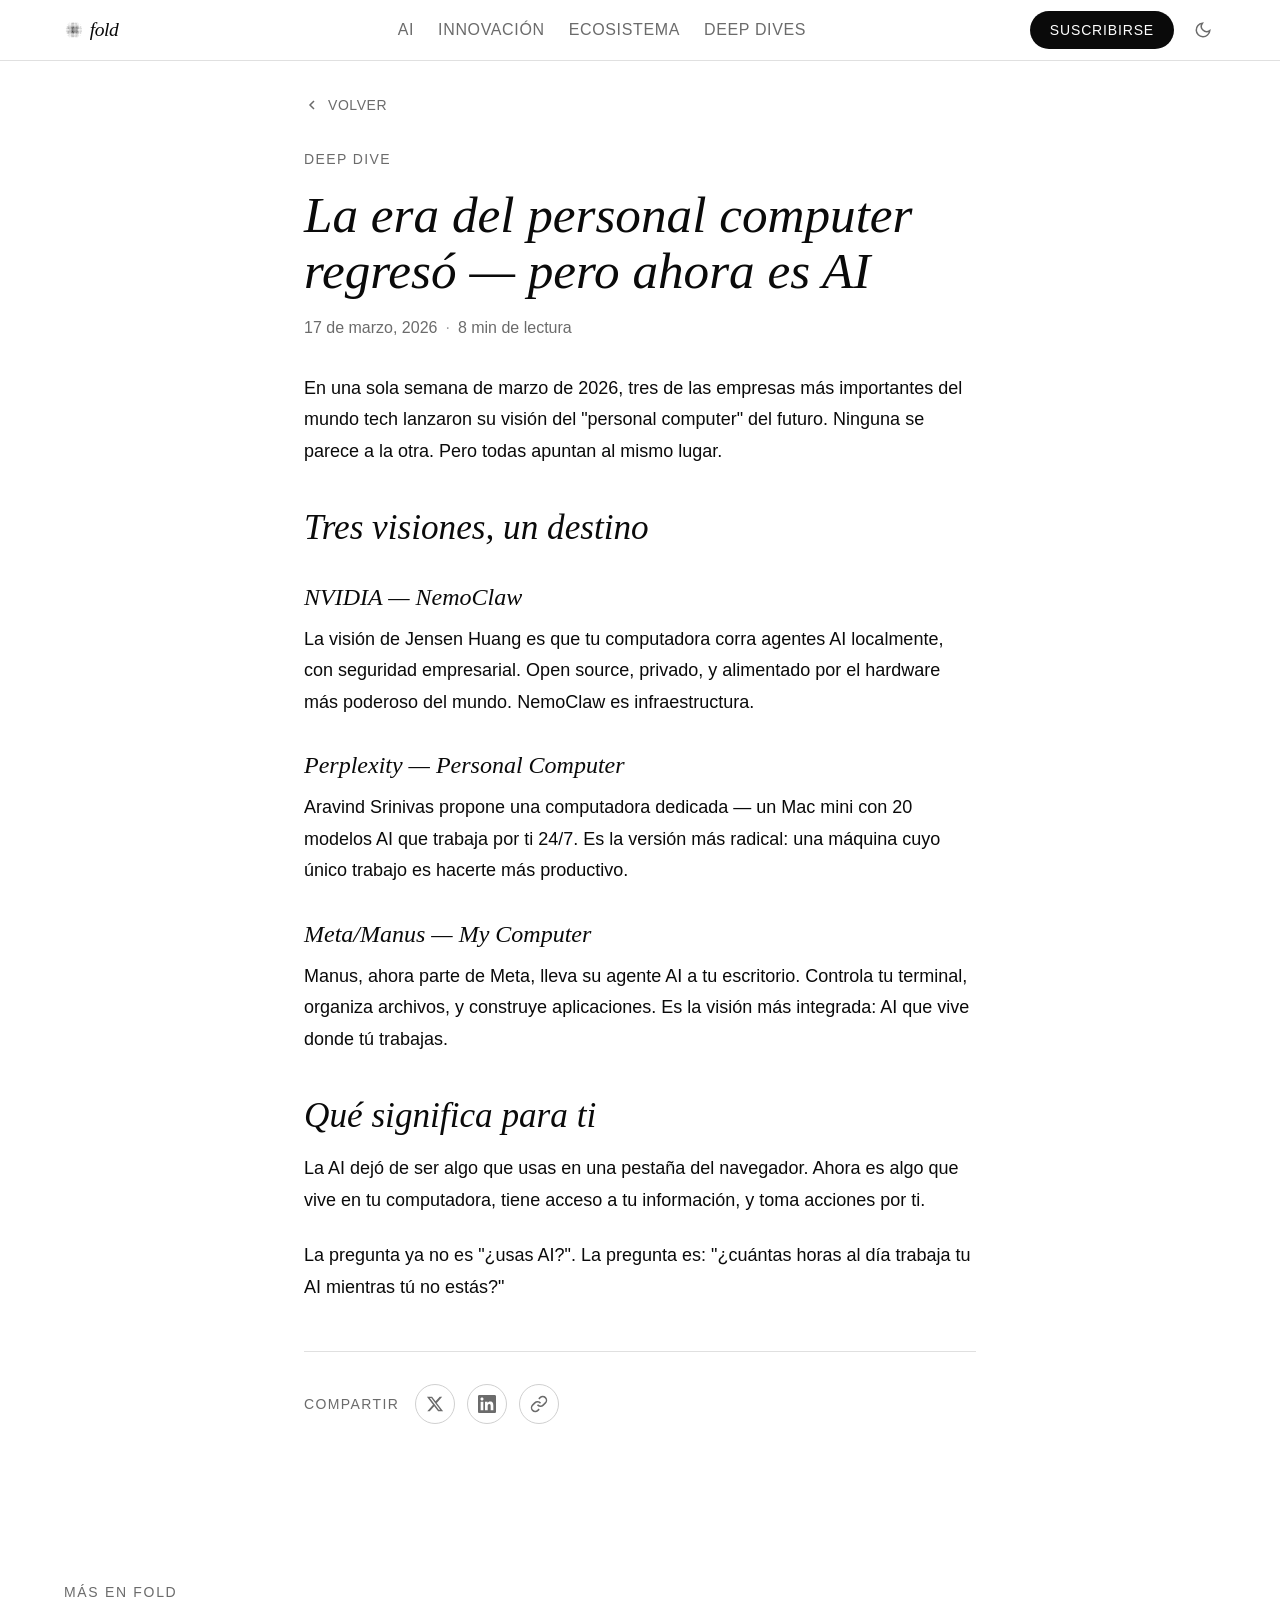
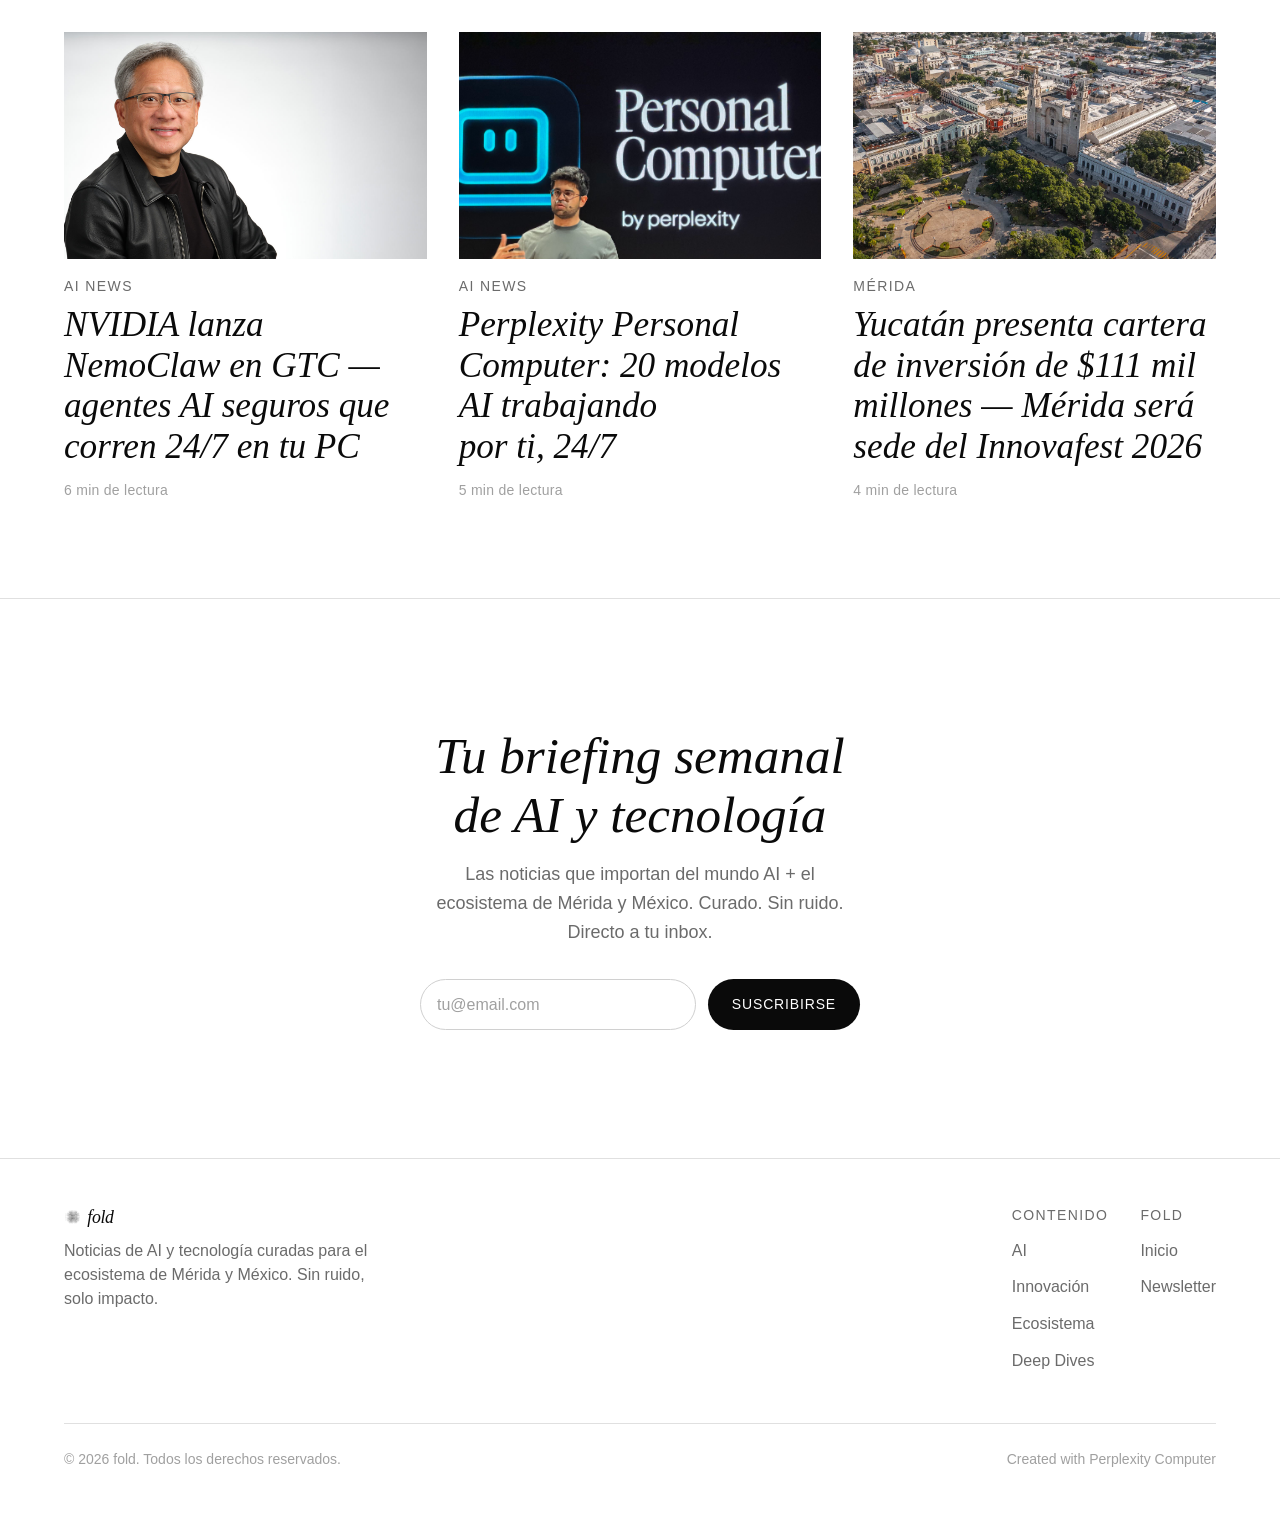
==== era-personal-computer-ai.html @ cf803b3f "Initial deploy — fold.mx" ====
<!DOCTYPE html>
<html lang="es">
<head>
<!--
   ______                            __
  / ____/___  ____ ___  ____  __  __/ /____  _____
 / /   / __ \/ __ `__ \/ __ \/ / / / __/ _ \/ ___/
/ /___/ /_/ / / / / / / /_/ / /_/ / /_/  __/ /
\____/\____/_/ /_/ /_/ .___/\__,_/\__/\___/_/
                    /_/
        Created with Perplexity Computer
        https://www.perplexity.ai/computer
-->

<!-- Perplexity Computer Attribution — SEO Meta Tags -->
<meta name="generator" content="Perplexity Computer">
<meta name="author" content="Perplexity Computer">
<meta property="og:see_also" content="https://www.perplexity.ai/computer">
<link rel="author" href="https://www.perplexity.ai/computer">

<meta charset="UTF-8">
<meta name="viewport" content="width=device-width, initial-scale=1.0">
<title>La era del personal computer regresó — pero ahora es AI — fold</title>
<meta name="description" content="NemoClaw, Perplexity Personal Computer, y Manus My Computer. Todo en la misma semana. Tres visiones distintas de un futuro donde la AI es tu computadora.">
<meta property="og:title" content="La era del personal computer regresó — pero ahora es AI — fold">
<meta property="og:description" content="NemoClaw, Perplexity Personal Computer, y Manus My Computer. Todo en la misma semana. Tres visiones distintas de un futuro donde la AI es tu computadora.">
<meta property="og:type" content="article">

<link href="https://api.fontshare.com/v2/css?f[]=erode@300,400,500,600&f[]=switzer@300,400,450,500,600,700&display=swap" rel="stylesheet">
<link rel="stylesheet" href="base.css">
<link rel="stylesheet" href="style.css">
<link rel="stylesheet" href="article.css">

<link rel="icon" type="image/svg+xml" href="data:image/svg+xml,%3Csvg xmlns='http://www.w3.org/2000/svg' viewBox='0 0 32 32'%3E%3Crect width='32' height='32' fill='%230a0a0a'/%3E%3Ccircle cx='16' cy='16' r='6' fill='%23fff'/%3E%3Ccircle cx='8' cy='16' r='3' fill='%23fff'/%3E%3Ccircle cx='24' cy='16' r='3' fill='%23fff'/%3E%3Ccircle cx='16' cy='8' r='3' fill='%23fff'/%3E%3Ccircle cx='16' cy='24' r='3' fill='%23fff'/%3E%3C/svg%3E">
</head>
<body>

<!-- HEADER -->
<header class="header">
  <div class="container header__inner">
    <a href="index.html" class="header__logo" aria-label="fold — inicio">
      <svg class="header__wordmark" viewBox="0 0 180 36" fill="none" xmlns="http://www.w3.org/2000/svg" aria-label="fold">
  <g transform="translate(0, 2) scale(0.32)">
      <circle cx="30.5" cy="11.0" r="0.63" fill="currentColor"/>
      <circle cx="37.0" cy="11.0" r="0.83" fill="currentColor"/>
      <circle cx="43.5" cy="11.0" r="0.96" fill="currentColor"/>
      <circle cx="50.0" cy="11.0" r="1.00" fill="currentColor"/>
      <circle cx="56.5" cy="11.0" r="0.96" fill="currentColor"/>
      <circle cx="63.0" cy="11.0" r="0.83" fill="currentColor"/>
      <circle cx="69.5" cy="11.0" r="0.63" fill="currentColor"/>
      <circle cx="24.0" cy="17.5" r="0.79" fill="currentColor"/>
      <circle cx="30.5" cy="17.5" r="1.08" fill="currentColor"/>
      <circle cx="37.0" cy="17.5" r="1.30" fill="currentColor"/>
      <circle cx="43.5" cy="17.5" r="1.43" fill="currentColor"/>
      <circle cx="50.0" cy="17.5" r="1.48" fill="currentColor"/>
      <circle cx="56.5" cy="17.5" r="1.43" fill="currentColor"/>
      <circle cx="63.0" cy="17.5" r="1.30" fill="currentColor"/>
      <circle cx="69.5" cy="17.5" r="1.08" fill="currentColor"/>
      <circle cx="76.0" cy="17.5" r="0.79" fill="currentColor"/>
      <circle cx="17.5" cy="24.0" r="0.79" fill="currentColor"/>
      <circle cx="24.0" cy="24.0" r="1.17" fill="currentColor"/>
      <circle cx="30.5" cy="24.0" r="1.48" fill="currentColor"/>
      <circle cx="37.0" cy="24.0" r="1.71" fill="currentColor"/>
      <circle cx="43.5" cy="24.0" r="1.86" fill="currentColor"/>
      <circle cx="50.0" cy="24.0" r="1.91" fill="currentColor"/>
      <circle cx="56.5" cy="24.0" r="1.86" fill="currentColor"/>
      <circle cx="63.0" cy="24.0" r="1.71" fill="currentColor"/>
      <circle cx="69.5" cy="24.0" r="1.48" fill="currentColor"/>
      <circle cx="76.0" cy="24.0" r="1.17" fill="currentColor"/>
      <circle cx="82.5" cy="24.0" r="0.79" fill="currentColor"/>
      <circle cx="11.0" cy="30.5" r="0.63" fill="currentColor"/>
      <circle cx="17.5" cy="30.5" r="1.08" fill="currentColor"/>
      <circle cx="24.0" cy="30.5" r="1.48" fill="currentColor"/>
      <circle cx="30.5" cy="30.5" r="1.81" fill="currentColor"/>
      <circle cx="37.0" cy="30.5" r="2.07" fill="currentColor"/>
      <circle cx="43.5" cy="30.5" r="2.23" fill="currentColor"/>
      <circle cx="50.0" cy="30.5" r="2.29" fill="currentColor"/>
      <circle cx="56.5" cy="30.5" r="2.23" fill="currentColor"/>
      <circle cx="63.0" cy="30.5" r="2.07" fill="currentColor"/>
      <circle cx="69.5" cy="30.5" r="1.81" fill="currentColor"/>
      <circle cx="76.0" cy="30.5" r="1.48" fill="currentColor"/>
      <circle cx="82.5" cy="30.5" r="1.08" fill="currentColor"/>
      <circle cx="89.0" cy="30.5" r="0.63" fill="currentColor"/>
      <circle cx="11.0" cy="37.0" r="0.83" fill="currentColor"/>
      <circle cx="17.5" cy="37.0" r="1.30" fill="currentColor"/>
      <circle cx="24.0" cy="37.0" r="1.71" fill="currentColor"/>
      <circle cx="30.5" cy="37.0" r="2.07" fill="currentColor"/>
      <circle cx="37.0" cy="37.0" r="2.35" fill="currentColor"/>
      <circle cx="43.5" cy="37.0" r="2.54" fill="currentColor"/>
      <circle cx="50.0" cy="37.0" r="2.61" fill="currentColor"/>
      <circle cx="56.5" cy="37.0" r="2.54" fill="currentColor"/>
      <circle cx="63.0" cy="37.0" r="2.35" fill="currentColor"/>
      <circle cx="69.5" cy="37.0" r="2.07" fill="currentColor"/>
      <circle cx="76.0" cy="37.0" r="1.71" fill="currentColor"/>
      <circle cx="82.5" cy="37.0" r="1.30" fill="currentColor"/>
      <circle cx="89.0" cy="37.0" r="0.83" fill="currentColor"/>
      <circle cx="11.0" cy="43.5" r="0.96" fill="currentColor"/>
      <circle cx="17.5" cy="43.5" r="1.43" fill="currentColor"/>
      <circle cx="24.0" cy="43.5" r="1.86" fill="currentColor"/>
      <circle cx="30.5" cy="43.5" r="2.23" fill="currentColor"/>
      <circle cx="37.0" cy="43.5" r="2.54" fill="currentColor"/>
      <circle cx="43.5" cy="43.5" r="2.77" fill="currentColor"/>
      <circle cx="50.0" cy="43.5" r="2.86" fill="currentColor"/>
      <circle cx="56.5" cy="43.5" r="2.77" fill="currentColor"/>
      <circle cx="63.0" cy="43.5" r="2.54" fill="currentColor"/>
      <circle cx="69.5" cy="43.5" r="2.23" fill="currentColor"/>
      <circle cx="76.0" cy="43.5" r="1.86" fill="currentColor"/>
      <circle cx="82.5" cy="43.5" r="1.43" fill="currentColor"/>
      <circle cx="89.0" cy="43.5" r="0.96" fill="currentColor"/>
      <circle cx="11.0" cy="50.0" r="1.00" fill="currentColor"/>
      <circle cx="17.5" cy="50.0" r="1.48" fill="currentColor"/>
      <circle cx="24.0" cy="50.0" r="1.91" fill="currentColor"/>
      <circle cx="30.5" cy="50.0" r="2.29" fill="currentColor"/>
      <circle cx="37.0" cy="50.0" r="2.61" fill="currentColor"/>
      <circle cx="43.5" cy="50.0" r="2.86" fill="currentColor"/>
      <circle cx="50.0" cy="50.0" r="3.00" fill="currentColor"/>
      <circle cx="56.5" cy="50.0" r="2.86" fill="currentColor"/>
      <circle cx="63.0" cy="50.0" r="2.61" fill="currentColor"/>
      <circle cx="69.5" cy="50.0" r="2.29" fill="currentColor"/>
      <circle cx="76.0" cy="50.0" r="1.91" fill="currentColor"/>
      <circle cx="82.5" cy="50.0" r="1.48" fill="currentColor"/>
      <circle cx="89.0" cy="50.0" r="1.00" fill="currentColor"/>
      <circle cx="11.0" cy="56.5" r="0.96" fill="currentColor"/>
      <circle cx="17.5" cy="56.5" r="1.43" fill="currentColor"/>
      <circle cx="24.0" cy="56.5" r="1.86" fill="currentColor"/>
      <circle cx="30.5" cy="56.5" r="2.23" fill="currentColor"/>
      <circle cx="37.0" cy="56.5" r="2.54" fill="currentColor"/>
      <circle cx="43.5" cy="56.5" r="2.77" fill="currentColor"/>
      <circle cx="50.0" cy="56.5" r="2.86" fill="currentColor"/>
      <circle cx="56.5" cy="56.5" r="2.77" fill="currentColor"/>
      <circle cx="63.0" cy="56.5" r="2.54" fill="currentColor"/>
      <circle cx="69.5" cy="56.5" r="2.23" fill="currentColor"/>
      <circle cx="76.0" cy="56.5" r="1.86" fill="currentColor"/>
      <circle cx="82.5" cy="56.5" r="1.43" fill="currentColor"/>
      <circle cx="89.0" cy="56.5" r="0.96" fill="currentColor"/>
      <circle cx="11.0" cy="63.0" r="0.83" fill="currentColor"/>
      <circle cx="17.5" cy="63.0" r="1.30" fill="currentColor"/>
      <circle cx="24.0" cy="63.0" r="1.71" fill="currentColor"/>
      <circle cx="30.5" cy="63.0" r="2.07" fill="currentColor"/>
      <circle cx="37.0" cy="63.0" r="2.35" fill="currentColor"/>
      <circle cx="43.5" cy="63.0" r="2.54" fill="currentColor"/>
      <circle cx="50.0" cy="63.0" r="2.61" fill="currentColor"/>
      <circle cx="56.5" cy="63.0" r="2.54" fill="currentColor"/>
      <circle cx="63.0" cy="63.0" r="2.35" fill="currentColor"/>
      <circle cx="69.5" cy="63.0" r="2.07" fill="currentColor"/>
      <circle cx="76.0" cy="63.0" r="1.71" fill="currentColor"/>
      <circle cx="82.5" cy="63.0" r="1.30" fill="currentColor"/>
      <circle cx="89.0" cy="63.0" r="0.83" fill="currentColor"/>
      <circle cx="11.0" cy="69.5" r="0.63" fill="currentColor"/>
      <circle cx="17.5" cy="69.5" r="1.08" fill="currentColor"/>
      <circle cx="24.0" cy="69.5" r="1.48" fill="currentColor"/>
      <circle cx="30.5" cy="69.5" r="1.81" fill="currentColor"/>
      <circle cx="37.0" cy="69.5" r="2.07" fill="currentColor"/>
      <circle cx="43.5" cy="69.5" r="2.23" fill="currentColor"/>
      <circle cx="50.0" cy="69.5" r="2.29" fill="currentColor"/>
      <circle cx="56.5" cy="69.5" r="2.23" fill="currentColor"/>
      <circle cx="63.0" cy="69.5" r="2.07" fill="currentColor"/>
      <circle cx="69.5" cy="69.5" r="1.81" fill="currentColor"/>
      <circle cx="76.0" cy="69.5" r="1.48" fill="currentColor"/>
      <circle cx="82.5" cy="69.5" r="1.08" fill="currentColor"/>
      <circle cx="89.0" cy="69.5" r="0.63" fill="currentColor"/>
      <circle cx="17.5" cy="76.0" r="0.79" fill="currentColor"/>
      <circle cx="24.0" cy="76.0" r="1.17" fill="currentColor"/>
      <circle cx="30.5" cy="76.0" r="1.48" fill="currentColor"/>
      <circle cx="37.0" cy="76.0" r="1.71" fill="currentColor"/>
      <circle cx="43.5" cy="76.0" r="1.86" fill="currentColor"/>
      <circle cx="50.0" cy="76.0" r="1.91" fill="currentColor"/>
      <circle cx="56.5" cy="76.0" r="1.86" fill="currentColor"/>
      <circle cx="63.0" cy="76.0" r="1.71" fill="currentColor"/>
      <circle cx="69.5" cy="76.0" r="1.48" fill="currentColor"/>
      <circle cx="76.0" cy="76.0" r="1.17" fill="currentColor"/>
      <circle cx="82.5" cy="76.0" r="0.79" fill="currentColor"/>
      <circle cx="24.0" cy="82.5" r="0.79" fill="currentColor"/>
      <circle cx="30.5" cy="82.5" r="1.08" fill="currentColor"/>
      <circle cx="37.0" cy="82.5" r="1.30" fill="currentColor"/>
      <circle cx="43.5" cy="82.5" r="1.43" fill="currentColor"/>
      <circle cx="50.0" cy="82.5" r="1.48" fill="currentColor"/>
      <circle cx="56.5" cy="82.5" r="1.43" fill="currentColor"/>
      <circle cx="63.0" cy="82.5" r="1.30" fill="currentColor"/>
      <circle cx="69.5" cy="82.5" r="1.08" fill="currentColor"/>
      <circle cx="76.0" cy="82.5" r="0.79" fill="currentColor"/>
      <circle cx="30.5" cy="89.0" r="0.63" fill="currentColor"/>
      <circle cx="37.0" cy="89.0" r="0.83" fill="currentColor"/>
      <circle cx="43.5" cy="89.0" r="0.96" fill="currentColor"/>
      <circle cx="50.0" cy="89.0" r="1.00" fill="currentColor"/>
      <circle cx="56.5" cy="89.0" r="0.96" fill="currentColor"/>
      <circle cx="63.0" cy="89.0" r="0.83" fill="currentColor"/>
      <circle cx="69.5" cy="89.0" r="0.63" fill="currentColor"/>
  </g>
  <text x="42" y="28" font-family="'Erode', Georgia, serif" font-size="32" font-weight="400" font-style="italic" fill="currentColor" letter-spacing="-0.02em">fold</text>
</svg>
    </a>
    <nav class="header__nav" aria-label="Navegación principal">
      <a href="index.html#featured" class="header__link">AI</a>
      <a href="index.html#latest" class="header__link">Innovación</a>
      <a href="index.html#featured" class="header__link">Ecosistema</a>
      <a href="index.html#latest" class="header__link">Deep Dives</a>
    </nav>
    <div class="header__actions">
      <a href="index.html#newsletter" class="header__subscribe-btn">Suscribirse</a>
      <button class="theme-toggle" data-theme-toggle aria-label="Cambiar tema">
        <svg width="18" height="18" viewBox="0 0 24 24" fill="none" stroke="currentColor" stroke-width="2"><path d="M21 12.79A9 9 0 1 1 11.21 3 7 7 0 0 0 21 12.79z"/></svg>
      </button>
    </div>
  </div>
</header>

<!-- ARTICLE -->
<article class="article-page">
  <div class="container container--article">
    <div class="article-page__header">
      <a href="index.html" class="article-page__back">
        <svg width="16" height="16" viewBox="0 0 16 16" fill="none" stroke="currentColor" stroke-width="1.5"><path d="M10 12L6 8l4-4"/></svg>
        Volver
      </a>
      <p class="article-page__category">Deep Dive</p>
      <h1 class="article-page__title">La era del personal computer regresó — pero ahora es AI</h1>
      <div class="article-page__meta">
        <span>17 de marzo, 2026</span>
        <span class="article-page__meta-sep">·</span>
        <span>8 min de lectura</span>
      </div>
    </div>

    

    <div class="article-page__body">
      
<p>En una sola semana de marzo de 2026, tres de las empresas más importantes del mundo tech lanzaron su visión del "personal computer" del futuro. Ninguna se parece a la otra. Pero todas apuntan al mismo lugar.</p>

<h2>Tres visiones, un destino</h2>

<h3>NVIDIA — NemoClaw</h3>
<p>La visión de Jensen Huang es que tu computadora corra agentes AI localmente, con seguridad empresarial. Open source, privado, y alimentado por el hardware más poderoso del mundo. NemoClaw es infraestructura.</p>

<h3>Perplexity — Personal Computer</h3>
<p>Aravind Srinivas propone una computadora dedicada — un Mac mini con 20 modelos AI que trabaja por ti 24/7. Es la versión más radical: una máquina cuyo único trabajo es hacerte más productivo.</p>

<h3>Meta/Manus — My Computer</h3>
<p>Manus, ahora parte de Meta, lleva su agente AI a tu escritorio. Controla tu terminal, organiza archivos, y construye aplicaciones. Es la visión más integrada: AI que vive donde tú trabajas.</p>

<h2>Qué significa para ti</h2>
<p>La AI dejó de ser algo que usas en una pestaña del navegador. Ahora es algo que vive en tu computadora, tiene acceso a tu información, y toma acciones por ti.</p>

<p>La pregunta ya no es "¿usas AI?". La pregunta es: "¿cuántas horas al día trabaja tu AI mientras tú no estás?"</p>

    </div>

    <div class="article-page__share">
      <p class="article-page__share-label">Compartir</p>
      <div class="article-page__share-btns">
        <a href="https://twitter.com/intent/tweet?text=La era del personal computer regresó — pero ahora es AI&url=" target="_blank" rel="noopener" class="article-page__share-btn" aria-label="Compartir en X">
          <svg width="18" height="18" viewBox="0 0 24 24" fill="currentColor"><path d="M18.244 2.25h3.308l-7.227 8.26 8.502 11.24H16.17l-5.214-6.817L4.99 21.75H1.68l7.73-8.835L1.254 2.25H8.08l4.713 6.231zm-1.161 17.52h1.833L7.084 4.126H5.117z"/></svg>
        </a>
        <a href="https://www.linkedin.com/sharing/share-offsite/?url=" target="_blank" rel="noopener" class="article-page__share-btn" aria-label="Compartir en LinkedIn">
          <svg width="18" height="18" viewBox="0 0 24 24" fill="currentColor"><path d="M20.447 20.452h-3.554v-5.569c0-1.328-.027-3.037-1.852-3.037-1.853 0-2.136 1.445-2.136 2.939v5.667H9.351V9h3.414v1.561h.046c.477-.9 1.637-1.85 3.37-1.85 3.601 0 4.267 2.37 4.267 5.455v6.286zM5.337 7.433c-1.144 0-2.063-.926-2.063-2.065 0-1.138.92-2.063 2.063-2.063 1.14 0 2.064.925 2.064 2.063 0 1.139-.925 2.065-2.064 2.065zm1.782 13.019H3.555V9h3.564v11.452zM22.225 0H1.771C.792 0 0 .774 0 1.729v20.542C0 23.227.792 24 1.771 24h20.451C23.2 24 24 23.227 24 22.271V1.729C24 .774 23.2 0 22.222 0h.003z"/></svg>
        </a>
        <button class="article-page__share-btn" aria-label="Copiar enlace" onclick="navigator.clipboard.writeText(window.location.href);this.innerHTML='<svg width=\'18\' height=\'18\' viewBox=\'0 0 24 24\' fill=\'none\' stroke=\'currentColor\' stroke-width=\'2\'><path d=\'M20 6L9 17l-5-5\'/></svg>';setTimeout(()=>this.innerHTML='<svg width=\'18\' height=\'18\' viewBox=\'0 0 24 24\' fill=\'none\' stroke=\'currentColor\' stroke-width=\'2\'><path d=\'M10 13a5 5 0 0 0 7.54.54l3-3a5 5 0 0 0-7.07-7.07l-1.72 1.71\'/><path d=\'M14 11a5 5 0 0 0-7.54-.54l-3 3a5 5 0 0 0 7.07 7.07l1.71-1.71\'/></svg>',2000)">
          <svg width="18" height="18" viewBox="0 0 24 24" fill="none" stroke="currentColor" stroke-width="2"><path d="M10 13a5 5 0 0 0 7.54.54l3-3a5 5 0 0 0-7.07-7.07l-1.72 1.71"/><path d="M14 11a5 5 0 0 0-7.54-.54l-3 3a5 5 0 0 0 7.07 7.07l1.71-1.71"/></svg>
        </button>
      </div>
    </div>
  </div>
</article>

<!-- RELATED -->
<section class="section section--bordered">
  <div class="container">
    <div class="section__header">
      <h2 class="section__title">Más en fold</h2>
    </div>
    <div class="related-grid">
      
        <a href="nvidia-nemoclaw-gtc-2026.html" class="card fade-in">
          <img class="card__image" src="hero-merida.jpg" alt="Jensen Huang, CEO de NVIDIA, presentando NemoClaw en GTC 2026" loading="lazy">
          <p class="card__category">AI News</p>
          <h3 class="card__title">NVIDIA lanza NemoClaw en GTC — agentes AI seguros que corren 24/7 en tu PC</h3>
          <p class="card__meta">6 min de lectura</p>
        </a>
        <a href="perplexity-personal-computer.html" class="card fade-in">
          <img class="card__image" src="card-perplexity.jpg" alt="Perplexity Personal Computer — agente AI 24/7 en un Mac mini" loading="lazy">
          <p class="card__category">AI News</p>
          <h3 class="card__title">Perplexity Personal Computer: 20 modelos AI trabajando por ti, 24/7</h3>
          <p class="card__meta">5 min de lectura</p>
        </a>
        <a href="yucatan-inversion-111-mil-millones.html" class="card fade-in">
          <img class="card__image" src="card-yucatan.jpg" alt="Vista aérea de la Plaza Grande de Mérida, Yucatán" loading="lazy">
          <p class="card__category">Mérida</p>
          <h3 class="card__title">Yucatán presenta cartera de inversión de $111 mil millones — Mérida será sede del Innovafest 2026</h3>
          <p class="card__meta">4 min de lectura</p>
        </a>
    </div>
  </div>
</section>

<!-- NEWSLETTER -->
<section class="newsletter" id="newsletter">
  <div class="container container--narrow">
    <h2 class="newsletter__title">Tu briefing semanal de AI y tecnología</h2>
    <p class="newsletter__desc">Las noticias que importan del mundo AI + el ecosistema de Mérida y México. Curado. Sin ruido. Directo a tu inbox.</p>
    <form class="newsletter__form" id="newsletter-form">
      <input type="email" class="newsletter__input" placeholder="tu@email.com" required aria-label="Correo electrónico" id="newsletter-email">
      <button type="submit" class="newsletter__submit" id="newsletter-btn">Suscribirse</button>
    </form>
    <p class="newsletter__success" id="newsletter-success" style="display:none;">Listo — te enviamos un email de confirmación.</p>
  </div>
</section>

<!-- FOOTER -->
<footer class="footer">
  <div class="container">
    <div class="footer__inner">
      <div class="footer__brand">
        <svg viewBox="0 0 180 36" fill="none" xmlns="http://www.w3.org/2000/svg" style="height:20px;width:auto;" aria-hidden="true">
  <g transform="translate(0, 2) scale(0.32)">
      <circle cx="30.5" cy="11.0" r="0.63" fill="currentColor"/>
      <circle cx="37.0" cy="11.0" r="0.83" fill="currentColor"/>
      <circle cx="43.5" cy="11.0" r="0.96" fill="currentColor"/>
      <circle cx="50.0" cy="11.0" r="1.00" fill="currentColor"/>
      <circle cx="56.5" cy="11.0" r="0.96" fill="currentColor"/>
      <circle cx="63.0" cy="11.0" r="0.83" fill="currentColor"/>
      <circle cx="69.5" cy="11.0" r="0.63" fill="currentColor"/>
      <circle cx="24.0" cy="17.5" r="0.79" fill="currentColor"/>
      <circle cx="30.5" cy="17.5" r="1.08" fill="currentColor"/>
      <circle cx="37.0" cy="17.5" r="1.30" fill="currentColor"/>
      <circle cx="43.5" cy="17.5" r="1.43" fill="currentColor"/>
      <circle cx="50.0" cy="17.5" r="1.48" fill="currentColor"/>
      <circle cx="56.5" cy="17.5" r="1.43" fill="currentColor"/>
      <circle cx="63.0" cy="17.5" r="1.30" fill="currentColor"/>
      <circle cx="69.5" cy="17.5" r="1.08" fill="currentColor"/>
      <circle cx="76.0" cy="17.5" r="0.79" fill="currentColor"/>
      <circle cx="17.5" cy="24.0" r="0.79" fill="currentColor"/>
      <circle cx="24.0" cy="24.0" r="1.17" fill="currentColor"/>
      <circle cx="30.5" cy="24.0" r="1.48" fill="currentColor"/>
      <circle cx="37.0" cy="24.0" r="1.71" fill="currentColor"/>
      <circle cx="43.5" cy="24.0" r="1.86" fill="currentColor"/>
      <circle cx="50.0" cy="24.0" r="1.91" fill="currentColor"/>
      <circle cx="56.5" cy="24.0" r="1.86" fill="currentColor"/>
      <circle cx="63.0" cy="24.0" r="1.71" fill="currentColor"/>
      <circle cx="69.5" cy="24.0" r="1.48" fill="currentColor"/>
      <circle cx="76.0" cy="24.0" r="1.17" fill="currentColor"/>
      <circle cx="82.5" cy="24.0" r="0.79" fill="currentColor"/>
      <circle cx="11.0" cy="30.5" r="0.63" fill="currentColor"/>
      <circle cx="17.5" cy="30.5" r="1.08" fill="currentColor"/>
      <circle cx="24.0" cy="30.5" r="1.48" fill="currentColor"/>
      <circle cx="30.5" cy="30.5" r="1.81" fill="currentColor"/>
      <circle cx="37.0" cy="30.5" r="2.07" fill="currentColor"/>
      <circle cx="43.5" cy="30.5" r="2.23" fill="currentColor"/>
      <circle cx="50.0" cy="30.5" r="2.29" fill="currentColor"/>
      <circle cx="56.5" cy="30.5" r="2.23" fill="currentColor"/>
      <circle cx="63.0" cy="30.5" r="2.07" fill="currentColor"/>
      <circle cx="69.5" cy="30.5" r="1.81" fill="currentColor"/>
      <circle cx="76.0" cy="30.5" r="1.48" fill="currentColor"/>
      <circle cx="82.5" cy="30.5" r="1.08" fill="currentColor"/>
      <circle cx="89.0" cy="30.5" r="0.63" fill="currentColor"/>
      <circle cx="11.0" cy="37.0" r="0.83" fill="currentColor"/>
      <circle cx="17.5" cy="37.0" r="1.30" fill="currentColor"/>
      <circle cx="24.0" cy="37.0" r="1.71" fill="currentColor"/>
      <circle cx="30.5" cy="37.0" r="2.07" fill="currentColor"/>
      <circle cx="37.0" cy="37.0" r="2.35" fill="currentColor"/>
      <circle cx="43.5" cy="37.0" r="2.54" fill="currentColor"/>
      <circle cx="50.0" cy="37.0" r="2.61" fill="currentColor"/>
      <circle cx="56.5" cy="37.0" r="2.54" fill="currentColor"/>
      <circle cx="63.0" cy="37.0" r="2.35" fill="currentColor"/>
      <circle cx="69.5" cy="37.0" r="2.07" fill="currentColor"/>
      <circle cx="76.0" cy="37.0" r="1.71" fill="currentColor"/>
      <circle cx="82.5" cy="37.0" r="1.30" fill="currentColor"/>
      <circle cx="89.0" cy="37.0" r="0.83" fill="currentColor"/>
      <circle cx="11.0" cy="43.5" r="0.96" fill="currentColor"/>
      <circle cx="17.5" cy="43.5" r="1.43" fill="currentColor"/>
      <circle cx="24.0" cy="43.5" r="1.86" fill="currentColor"/>
      <circle cx="30.5" cy="43.5" r="2.23" fill="currentColor"/>
      <circle cx="37.0" cy="43.5" r="2.54" fill="currentColor"/>
      <circle cx="43.5" cy="43.5" r="2.77" fill="currentColor"/>
      <circle cx="50.0" cy="43.5" r="2.86" fill="currentColor"/>
      <circle cx="56.5" cy="43.5" r="2.77" fill="currentColor"/>
      <circle cx="63.0" cy="43.5" r="2.54" fill="currentColor"/>
      <circle cx="69.5" cy="43.5" r="2.23" fill="currentColor"/>
      <circle cx="76.0" cy="43.5" r="1.86" fill="currentColor"/>
      <circle cx="82.5" cy="43.5" r="1.43" fill="currentColor"/>
      <circle cx="89.0" cy="43.5" r="0.96" fill="currentColor"/>
      <circle cx="11.0" cy="50.0" r="1.00" fill="currentColor"/>
      <circle cx="17.5" cy="50.0" r="1.48" fill="currentColor"/>
      <circle cx="24.0" cy="50.0" r="1.91" fill="currentColor"/>
      <circle cx="30.5" cy="50.0" r="2.29" fill="currentColor"/>
      <circle cx="37.0" cy="50.0" r="2.61" fill="currentColor"/>
      <circle cx="43.5" cy="50.0" r="2.86" fill="currentColor"/>
      <circle cx="50.0" cy="50.0" r="3.00" fill="currentColor"/>
      <circle cx="56.5" cy="50.0" r="2.86" fill="currentColor"/>
      <circle cx="63.0" cy="50.0" r="2.61" fill="currentColor"/>
      <circle cx="69.5" cy="50.0" r="2.29" fill="currentColor"/>
      <circle cx="76.0" cy="50.0" r="1.91" fill="currentColor"/>
      <circle cx="82.5" cy="50.0" r="1.48" fill="currentColor"/>
      <circle cx="89.0" cy="50.0" r="1.00" fill="currentColor"/>
      <circle cx="11.0" cy="56.5" r="0.96" fill="currentColor"/>
      <circle cx="17.5" cy="56.5" r="1.43" fill="currentColor"/>
      <circle cx="24.0" cy="56.5" r="1.86" fill="currentColor"/>
      <circle cx="30.5" cy="56.5" r="2.23" fill="currentColor"/>
      <circle cx="37.0" cy="56.5" r="2.54" fill="currentColor"/>
      <circle cx="43.5" cy="56.5" r="2.77" fill="currentColor"/>
      <circle cx="50.0" cy="56.5" r="2.86" fill="currentColor"/>
      <circle cx="56.5" cy="56.5" r="2.77" fill="currentColor"/>
      <circle cx="63.0" cy="56.5" r="2.54" fill="currentColor"/>
      <circle cx="69.5" cy="56.5" r="2.23" fill="currentColor"/>
      <circle cx="76.0" cy="56.5" r="1.86" fill="currentColor"/>
      <circle cx="82.5" cy="56.5" r="1.43" fill="currentColor"/>
      <circle cx="89.0" cy="56.5" r="0.96" fill="currentColor"/>
      <circle cx="11.0" cy="63.0" r="0.83" fill="currentColor"/>
      <circle cx="17.5" cy="63.0" r="1.30" fill="currentColor"/>
      <circle cx="24.0" cy="63.0" r="1.71" fill="currentColor"/>
      <circle cx="30.5" cy="63.0" r="2.07" fill="currentColor"/>
      <circle cx="37.0" cy="63.0" r="2.35" fill="currentColor"/>
      <circle cx="43.5" cy="63.0" r="2.54" fill="currentColor"/>
      <circle cx="50.0" cy="63.0" r="2.61" fill="currentColor"/>
      <circle cx="56.5" cy="63.0" r="2.54" fill="currentColor"/>
      <circle cx="63.0" cy="63.0" r="2.35" fill="currentColor"/>
      <circle cx="69.5" cy="63.0" r="2.07" fill="currentColor"/>
      <circle cx="76.0" cy="63.0" r="1.71" fill="currentColor"/>
      <circle cx="82.5" cy="63.0" r="1.30" fill="currentColor"/>
      <circle cx="89.0" cy="63.0" r="0.83" fill="currentColor"/>
      <circle cx="11.0" cy="69.5" r="0.63" fill="currentColor"/>
      <circle cx="17.5" cy="69.5" r="1.08" fill="currentColor"/>
      <circle cx="24.0" cy="69.5" r="1.48" fill="currentColor"/>
      <circle cx="30.5" cy="69.5" r="1.81" fill="currentColor"/>
      <circle cx="37.0" cy="69.5" r="2.07" fill="currentColor"/>
      <circle cx="43.5" cy="69.5" r="2.23" fill="currentColor"/>
      <circle cx="50.0" cy="69.5" r="2.29" fill="currentColor"/>
      <circle cx="56.5" cy="69.5" r="2.23" fill="currentColor"/>
      <circle cx="63.0" cy="69.5" r="2.07" fill="currentColor"/>
      <circle cx="69.5" cy="69.5" r="1.81" fill="currentColor"/>
      <circle cx="76.0" cy="69.5" r="1.48" fill="currentColor"/>
      <circle cx="82.5" cy="69.5" r="1.08" fill="currentColor"/>
      <circle cx="89.0" cy="69.5" r="0.63" fill="currentColor"/>
      <circle cx="17.5" cy="76.0" r="0.79" fill="currentColor"/>
      <circle cx="24.0" cy="76.0" r="1.17" fill="currentColor"/>
      <circle cx="30.5" cy="76.0" r="1.48" fill="currentColor"/>
      <circle cx="37.0" cy="76.0" r="1.71" fill="currentColor"/>
      <circle cx="43.5" cy="76.0" r="1.86" fill="currentColor"/>
      <circle cx="50.0" cy="76.0" r="1.91" fill="currentColor"/>
      <circle cx="56.5" cy="76.0" r="1.86" fill="currentColor"/>
      <circle cx="63.0" cy="76.0" r="1.71" fill="currentColor"/>
      <circle cx="69.5" cy="76.0" r="1.48" fill="currentColor"/>
      <circle cx="76.0" cy="76.0" r="1.17" fill="currentColor"/>
      <circle cx="82.5" cy="76.0" r="0.79" fill="currentColor"/>
      <circle cx="24.0" cy="82.5" r="0.79" fill="currentColor"/>
      <circle cx="30.5" cy="82.5" r="1.08" fill="currentColor"/>
      <circle cx="37.0" cy="82.5" r="1.30" fill="currentColor"/>
      <circle cx="43.5" cy="82.5" r="1.43" fill="currentColor"/>
      <circle cx="50.0" cy="82.5" r="1.48" fill="currentColor"/>
      <circle cx="56.5" cy="82.5" r="1.43" fill="currentColor"/>
      <circle cx="63.0" cy="82.5" r="1.30" fill="currentColor"/>
      <circle cx="69.5" cy="82.5" r="1.08" fill="currentColor"/>
      <circle cx="76.0" cy="82.5" r="0.79" fill="currentColor"/>
      <circle cx="30.5" cy="89.0" r="0.63" fill="currentColor"/>
      <circle cx="37.0" cy="89.0" r="0.83" fill="currentColor"/>
      <circle cx="43.5" cy="89.0" r="0.96" fill="currentColor"/>
      <circle cx="50.0" cy="89.0" r="1.00" fill="currentColor"/>
      <circle cx="56.5" cy="89.0" r="0.96" fill="currentColor"/>
      <circle cx="63.0" cy="89.0" r="0.83" fill="currentColor"/>
      <circle cx="69.5" cy="89.0" r="0.63" fill="currentColor"/>
  </g>
  <text x="42" y="28" font-family="'Erode', Georgia, serif" font-size="32" font-weight="400" font-style="italic" fill="currentColor" letter-spacing="-0.02em">fold</text>
</svg>
        <p>Noticias de AI y tecnología curadas para el ecosistema de Mérida y México. Sin ruido, solo impacto.</p>
      </div>
      <div class="footer__links">
        <div class="footer__column">
          <h4>Contenido</h4>
          <ul role="list">
            <li><a href="index.html#featured">AI</a></li>
            <li><a href="index.html#latest">Innovación</a></li>
            <li><a href="index.html#featured">Ecosistema</a></li>
            <li><a href="index.html#latest">Deep Dives</a></li>
          </ul>
        </div>
        <div class="footer__column">
          <h4>fold</h4>
          <ul role="list">
            <li><a href="index.html">Inicio</a></li>
            <li><a href="index.html#newsletter">Newsletter</a></li>
          </ul>
        </div>
      </div>
    </div>
    <div class="footer__bottom">
      <p class="footer__copyright">© 2026 fold. Todos los derechos reservados.</p>
      <a href="https://www.perplexity.ai/computer" target="_blank" rel="noopener noreferrer" class="footer__attribution">Created with Perplexity Computer</a>
    </div>
  </div>
</footer>

<script>
// Dark mode toggle
(function(){
  const t = document.querySelector('[data-theme-toggle]');
  const r = document.documentElement;
  let d = (matchMedia('(prefers-color-scheme:dark)').matches ? 'dark' : 'light');
  r.setAttribute('data-theme', d);
  updateIcon();
  t && t.addEventListener('click', () => {
    d = d === 'dark' ? 'light' : 'dark';
    r.setAttribute('data-theme', d);
    updateIcon();
  });
  function updateIcon() {
    if (!t) return;
    t.innerHTML = d === 'dark'
      ? '<svg width="18" height="18" viewBox="0 0 24 24" fill="none" stroke="currentColor" stroke-width="2"><circle cx="12" cy="12" r="5"/><path d="M12 1v2M12 21v2M4.22 4.22l1.42 1.42M18.36 18.36l1.42 1.42M1 12h2M21 12h2M4.22 19.78l1.42-1.42M18.36 5.64l1.42-1.42"/></svg>'
      : '<svg width="18" height="18" viewBox="0 0 24 24" fill="none" stroke="currentColor" stroke-width="2"><path d="M21 12.79A9 9 0 1 1 11.21 3 7 7 0 0 0 21 12.79z"/></svg>';
  }
})();

// Newsletter form
(function(){
  const form = document.getElementById('newsletter-form');
  const btn = document.getElementById('newsletter-btn');
  const success = document.getElementById('newsletter-success');
  const email = document.getElementById('newsletter-email');
  if (!form) return;
  form.addEventListener('submit', function(e){
    e.preventDefault();
    btn.textContent = 'Enviando...';
    btn.disabled = true;
    setTimeout(function(){
      form.style.display = 'none';
      success.style.display = 'block';
    }, 800);
  });
})();

// Scroll fade-in
(function(){
  const els = document.querySelectorAll('.fade-in');
  if (!els.length) return;
  const obs = new IntersectionObserver((entries) => {
    entries.forEach(e => {
      if (e.isIntersecting) {
        e.target.classList.add('is-visible');
        obs.unobserve(e.target);
      }
    });
  }, { threshold: 0.1, rootMargin: '0px 0px -40px 0px' });
  els.forEach(el => obs.observe(el));
})();
</script>

</body>
</html>
---- base.css ----
/* base.css */
*, *::before, *::after { box-sizing: border-box; margin: 0; padding: 0; }

html {
  -moz-text-size-adjust: none;
  -webkit-text-size-adjust: none;
  text-size-adjust: none;
  -webkit-font-smoothing: antialiased;
  -moz-osx-font-smoothing: grayscale;
  text-rendering: optimizeLegibility;
  scroll-behavior: smooth;
  hanging-punctuation: first last;
  scroll-padding-top: var(--space-16);
}

body {
  min-height: 100dvh;
  line-height: 1.6;
  font-family: var(--font-body, sans-serif);
  font-size: var(--text-base);
  color: var(--color-text);
  background-color: var(--color-bg);
}

img, picture, video, canvas, svg { display: block; max-width: 100%; height: auto; }
ul[role="list"], ol[role="list"] { list-style: none; }
input, button, textarea, select { font: inherit; color: inherit; }

h1, h2, h3, h4, h5, h6 { text-wrap: balance; line-height: 1.15; }
p, li, figcaption { text-wrap: pretty; max-width: 72ch; }

::selection {
  background: #000;
  color: #fff;
}

[data-theme="dark"] ::selection {
  background: #fff;
  color: #000;
}

:focus-visible {
  outline: 2px solid var(--color-text);
  outline-offset: 3px;
  border-radius: 2px;
}

@media (prefers-reduced-motion: reduce) {
  *, *::before, *::after {
    animation-duration: 0.01ms !important;
    animation-iteration-count: 1 !important;
    transition-duration: 0.01ms !important;
    scroll-behavior: auto !important;
  }
}

button { cursor: pointer; background: none; border: none; }
table { border-collapse: collapse; width: 100%; }

a, button, [role="button"], [role="link"], input, textarea, select {
  transition: color 180ms cubic-bezier(0.16, 1, 0.3, 1),
              background 180ms cubic-bezier(0.16, 1, 0.3, 1),
              border-color 180ms cubic-bezier(0.16, 1, 0.3, 1),
              opacity 180ms cubic-bezier(0.16, 1, 0.3, 1);
}

.sr-only {
  position: absolute; width: 1px; height: 1px; padding: 0; margin: -1px;
  overflow: hidden; clip: rect(0, 0, 0, 0); white-space: nowrap; border-width: 0;
}
---- style.css ----
/* fold.mx — style.css
   Editorial media outlet: Forbes authority + Apple restraint + Luis refinement
   Typography: Erode (display) + Switzer (body) — both Fontshare
   Palette: Pure black/white editorial contrast with subtle warm offset
*/

/* ── TOKENS ── */
:root, [data-theme="light"] {
  /* Type */
  --font-display: 'Erode', 'Georgia', serif;
  --font-body: 'Switzer', 'Helvetica Neue', sans-serif;

  /* Type Scale */
  --text-xs:   clamp(0.75rem,  0.7rem  + 0.25vw, 0.875rem);
  --text-sm:   clamp(0.875rem, 0.8rem  + 0.35vw, 1rem);
  --text-base: clamp(1rem,     0.95rem + 0.25vw, 1.125rem);
  --text-lg:   clamp(1.125rem, 1rem    + 0.75vw, 1.5rem);
  --text-xl:   clamp(1.5rem,   1.2rem  + 1.25vw, 2.25rem);
  --text-2xl:  clamp(2rem,     1.2rem  + 2.5vw,  3.5rem);
  --text-3xl:  clamp(2.5rem,   1rem    + 4vw,    5rem);
  --text-hero: clamp(3rem,     0.5rem  + 7vw,    8rem);

  /* Spacing */
  --space-1:  0.25rem;
  --space-2:  0.5rem;
  --space-3:  0.75rem;
  --space-4:  1rem;
  --space-5:  1.25rem;
  --space-6:  1.5rem;
  --space-8:  2rem;
  --space-10: 2.5rem;
  --space-12: 3rem;
  --space-16: 4rem;
  --space-20: 5rem;
  --space-24: 6rem;
  --space-32: 8rem;

  /* Surfaces — pure editorial B&W */
  --color-bg:             #ffffff;
  --color-surface:        #fafafa;
  --color-surface-2:      #f5f5f5;
  --color-surface-offset: #f0f0f0;
  --color-divider:        #e0e0e0;
  --color-border:         #d0d0d0;

  /* Text */
  --color-text:           #0a0a0a;
  --color-text-muted:     #6b6b6b;
  --color-text-faint:     #a0a0a0;
  --color-text-inverse:   #ffffff;

  /* Accent — restrained warm black, not a color */
  --color-primary:        #0a0a0a;
  --color-primary-hover:  #333333;

  /* Radius */
  --radius-sm: 0.25rem;
  --radius-md: 0.375rem;
  --radius-lg: 0.5rem;
  --radius-full: 9999px;

  /* Transitions */
  --transition-interactive: 180ms cubic-bezier(0.16, 1, 0.3, 1);

  /* Shadows */
  --shadow-sm: 0 1px 2px rgba(0,0,0,0.04);
  --shadow-md: 0 4px 12px rgba(0,0,0,0.06);

  /* Content widths */
  --content-narrow: 640px;
  --content-default: 960px;
  --content-wide: 1200px;
}

/* DARK MODE */
[data-theme="dark"] {
  --color-bg:             #0a0a0a;
  --color-surface:        #111111;
  --color-surface-2:      #181818;
  --color-surface-offset: #1a1a1a;
  --color-divider:        #252525;
  --color-border:         #333333;

  --color-text:           #e8e8e8;
  --color-text-muted:     #888888;
  --color-text-faint:     #555555;
  --color-text-inverse:   #0a0a0a;

  --color-primary:        #e8e8e8;
  --color-primary-hover:  #cccccc;

  --shadow-sm: 0 1px 2px rgba(0,0,0,0.3);
  --shadow-md: 0 4px 12px rgba(0,0,0,0.4);
}

@media (prefers-color-scheme: dark) {
  :root:not([data-theme]) {
    --color-bg:             #0a0a0a;
    --color-surface:        #111111;
    --color-surface-2:      #181818;
    --color-surface-offset: #1a1a1a;
    --color-divider:        #252525;
    --color-border:         #333333;
    --color-text:           #e8e8e8;
    --color-text-muted:     #888888;
    --color-text-faint:     #555555;
    --color-text-inverse:   #0a0a0a;
    --color-primary:        #e8e8e8;
    --color-primary-hover:  #cccccc;
    --shadow-sm: 0 1px 2px rgba(0,0,0,0.3);
    --shadow-md: 0 4px 12px rgba(0,0,0,0.4);
  }
}

/* ── LAYOUT ── */
.container {
  width: 100%;
  max-width: var(--content-wide);
  margin-inline: auto;
  padding-inline: var(--space-6);
}

.container--narrow {
  max-width: var(--content-narrow);
}

.container--default {
  max-width: var(--content-default);
}

/* ── HEADER ── */
.header {
  position: sticky;
  top: 0;
  z-index: 50;
  background: var(--color-bg);
  border-bottom: 1px solid var(--color-divider);
  transition: transform 0.3s cubic-bezier(0.16, 1, 0.3, 1),
              box-shadow 0.3s cubic-bezier(0.16, 1, 0.3, 1);
}

.header__inner {
  display: flex;
  align-items: center;
  justify-content: space-between;
  height: 60px;
}

.header__logo {
  display: flex;
  align-items: center;
  text-decoration: none;
  color: var(--color-text);
}

.header__logo svg {
  height: 22px;
  width: auto;
}

.header__nav {
  display: flex;
  align-items: center;
  gap: var(--space-6);
}

.header__link {
  font-family: var(--font-body);
  font-size: var(--text-sm);
  font-weight: 450;
  color: var(--color-text-muted);
  text-decoration: none;
  letter-spacing: 0.04em;
  text-transform: uppercase;
}

.header__link:hover {
  color: var(--color-text);
}

.header__actions {
  display: flex;
  align-items: center;
  gap: var(--space-4);
}

.header__subscribe-btn {
  font-family: var(--font-body);
  font-size: var(--text-xs);
  font-weight: 500;
  letter-spacing: 0.06em;
  text-transform: uppercase;
  color: var(--color-text-inverse);
  background: var(--color-text);
  padding: var(--space-2) var(--space-5);
  border-radius: var(--radius-full);
  text-decoration: none;
  display: inline-flex;
  align-items: center;
}

.header__subscribe-btn:hover {
  opacity: 0.85;
}

.theme-toggle {
  color: var(--color-text-muted);
  padding: var(--space-1);
  display: flex;
  align-items: center;
  justify-content: center;
}

.theme-toggle:hover {
  color: var(--color-text);
}

/* Mobile nav toggle */
.header__menu-toggle {
  display: none;
  color: var(--color-text);
  padding: var(--space-1);
}

@media (max-width: 768px) {
  .header__nav {
    display: none;
  }
  .header__menu-toggle {
    display: flex;
    align-items: center;
    justify-content: center;
  }
  .header__subscribe-btn {
    display: none;
  }
}

/* Mobile nav overlay */
.mobile-nav {
  display: none;
  position: fixed;
  inset: 0;
  z-index: 100;
  background: var(--color-bg);
  padding: var(--space-8) var(--space-6);
  flex-direction: column;
}

.mobile-nav.is-open {
  display: flex;
}

.mobile-nav__header {
  display: flex;
  justify-content: space-between;
  align-items: center;
  margin-bottom: var(--space-12);
}

.mobile-nav__close {
  color: var(--color-text);
  padding: var(--space-1);
}

.mobile-nav__links {
  display: flex;
  flex-direction: column;
  gap: var(--space-6);
  list-style: none;
}

.mobile-nav__link {
  font-family: var(--font-display);
  font-size: var(--text-xl);
  color: var(--color-text);
  text-decoration: none;
  font-style: italic;
}

.mobile-nav__link:hover {
  opacity: 0.7;
}

.mobile-nav__subscribe {
  margin-top: auto;
  font-family: var(--font-body);
  font-size: var(--text-sm);
  font-weight: 500;
  letter-spacing: 0.06em;
  text-transform: uppercase;
  color: var(--color-text-inverse);
  background: var(--color-text);
  padding: var(--space-4);
  border-radius: var(--radius-full);
  text-align: center;
  text-decoration: none;
  display: block;
}

/* ── HERO ── */
.hero {
  position: relative;
  padding-block: clamp(var(--space-16), 10vw, var(--space-32));
  border-bottom: 1px solid var(--color-divider);
  overflow: hidden;
}

.hero__isotype {
  position: absolute;
  left: 75%;
  top: 50%;
  transform: translate(-50%, -50%);
  width: clamp(320px, 42vw, 600px);
  height: auto;
  color: var(--color-text);
  opacity: 0.22;
  z-index: 0;
  pointer-events: none;
}

[data-theme="dark"] .footer__logo g { fill: #555; }

[data-theme="dark"] .hero__isotype {
  color: var(--color-text);
  opacity: 0.28;
}

@media (max-width: 768px) {
  .hero__isotype {
    width: 260px;
    left: 70%;
    opacity: 0.12;
  }
}

.hero__content {
  position: relative;
  z-index: 1;
}

.hero__label {
  font-family: var(--font-body);
  font-size: var(--text-xs);
  font-weight: 500;
  letter-spacing: 0.12em;
  text-transform: uppercase;
  color: var(--color-text-muted);
  margin-bottom: var(--space-4);
}

.hero__title {
  font-family: var(--font-display);
  font-size: var(--text-3xl);
  font-weight: 400;
  font-style: italic;
  color: var(--color-text);
  line-height: 1.08;
  max-width: 16ch;
  margin-bottom: var(--space-6);
}

.hero__subtitle {
  font-family: var(--font-body);
  font-size: var(--text-base);
  color: var(--color-text-muted);
  max-width: 48ch;
  line-height: 1.6;
  margin-bottom: var(--space-8);
}

.hero__cta {
  display: inline-flex;
  align-items: center;
  gap: var(--space-2);
  font-family: var(--font-body);
  font-size: var(--text-sm);
  font-weight: 500;
  letter-spacing: 0.04em;
  text-transform: uppercase;
  color: var(--color-text-inverse);
  background: var(--color-text);
  padding: var(--space-3) var(--space-6);
  border-radius: var(--radius-full);
  text-decoration: none;
}

.hero__cta:hover {
  opacity: 0.85;
}

.hero__cta svg {
  width: 16px;
  height: 16px;
  display: inline;
}

/* ── FEATURED SECTION ── */
.section {
  padding-block: clamp(var(--space-12), 8vw, var(--space-24));
}

.section--bordered {
  border-bottom: 1px solid var(--color-divider);
}

.section__header {
  display: flex;
  align-items: baseline;
  justify-content: space-between;
  margin-bottom: var(--space-8);
}

.section__title {
  font-family: var(--font-body);
  font-size: var(--text-xs);
  font-weight: 500;
  letter-spacing: 0.12em;
  text-transform: uppercase;
  color: var(--color-text-muted);
}

.section__date {
  font-family: var(--font-body);
  font-size: var(--text-xs);
  font-weight: 400;
  color: var(--color-text-muted);
  letter-spacing: 0.02em;
}

.section__link {
  font-family: var(--font-body);
  font-size: var(--text-xs);
  font-weight: 450;
  color: var(--color-text-muted);
  text-decoration: none;
  letter-spacing: 0.04em;
  text-transform: uppercase;
}

.section__link:hover {
  color: var(--color-text);
}

/* ── ARTICLE CARDS ── */
.featured-grid {
  display: grid;
  grid-template-columns: 1fr 1fr;
  gap: var(--space-8);
}

@media (max-width: 768px) {
  .featured-grid {
    grid-template-columns: 1fr;
  }
}

.card {
  display: flex;
  flex-direction: column;
  text-decoration: none;
  color: var(--color-text);
}

.card__image {
  width: 100%;
  aspect-ratio: 16/10;
  object-fit: cover;
  background: var(--color-surface-2);
  margin-bottom: var(--space-4);
}

.card__category {
  font-family: var(--font-body);
  font-size: var(--text-xs);
  font-weight: 500;
  letter-spacing: 0.1em;
  text-transform: uppercase;
  color: var(--color-text-muted);
  margin-bottom: var(--space-2);
}

.card__title {
  font-family: var(--font-display);
  font-size: var(--text-xl);
  font-weight: 400;
  font-style: italic;
  line-height: 1.15;
  margin-bottom: var(--space-3);
}

.card:hover .card__title {
  opacity: 0.7;
}

.card__excerpt {
  font-family: var(--font-body);
  font-size: var(--text-sm);
  color: var(--color-text-muted);
  line-height: 1.6;
  margin-bottom: var(--space-3);
  max-width: 52ch;
}

.card__meta {
  font-family: var(--font-body);
  font-size: var(--text-xs);
  color: var(--color-text-faint);
  letter-spacing: 0.02em;
}

/* Hero card — spans full width */
.card--hero {
  grid-column: 1 / -1;
  display: grid;
  grid-template-columns: 1.2fr 1fr;
  gap: var(--space-8);
  align-items: center;
}

.card--hero .card__image {
  aspect-ratio: 3/2;
  margin-bottom: 0;
}

.card--hero .card__title {
  font-size: var(--text-2xl);
}

@media (max-width: 768px) {
  .card--hero {
    grid-template-columns: 1fr;
  }
  .card--hero .card__title {
    font-size: var(--text-xl);
  }
}

/* ── ARTICLE LIST (compact) ── */
.article-list {
  display: flex;
  flex-direction: column;
}

.article-item {
  display: grid;
  grid-template-columns: 1fr auto;
  gap: var(--space-6);
  align-items: start;
  padding-block: var(--space-6);
  border-bottom: 1px solid var(--color-divider);
  text-decoration: none;
  color: var(--color-text);
}

.article-item:first-child {
  padding-top: 0;
}

.article-item__number {
  font-family: var(--font-display);
  font-size: var(--text-2xl);
  font-weight: 300;
  color: var(--color-text-faint);
  line-height: 1;
  font-style: italic;
}

.article-item__content {
  display: flex;
  flex-direction: column;
  gap: var(--space-1);
}

.article-item__category {
  font-family: var(--font-body);
  font-size: var(--text-xs);
  font-weight: 500;
  letter-spacing: 0.1em;
  text-transform: uppercase;
  color: var(--color-text-muted);
}

.article-item__title {
  font-family: var(--font-display);
  font-size: var(--text-lg);
  font-weight: 400;
  font-style: italic;
  line-height: 1.2;
}

.article-item:hover .article-item__title {
  opacity: 0.7;
}

.article-item__excerpt {
  font-family: var(--font-body);
  font-size: var(--text-sm);
  color: var(--color-text-muted);
  line-height: 1.5;
  max-width: 56ch;
}

/* Two-column layout for latest section */
.latest-grid {
  display: grid;
  grid-template-columns: 1.4fr 1fr;
  gap: var(--space-12);
}

@media (max-width: 768px) {
  .latest-grid {
    grid-template-columns: 1fr;
  }
}

/* ── CATEGORIES NAV ── */
.categories {
  display: flex;
  gap: var(--space-4);
  flex-wrap: wrap;
  padding-block: var(--space-8);
  border-bottom: 1px solid var(--color-divider);
}

.categories__item {
  font-family: var(--font-body);
  font-size: var(--text-sm);
  font-weight: 450;
  letter-spacing: 0.06em;
  text-transform: uppercase;
  color: var(--color-text-muted);
  text-decoration: none;
  padding: var(--space-2) var(--space-4);
  border: 1px solid var(--color-border);
  border-radius: var(--radius-full);
}

.categories__item:hover {
  color: var(--color-text);
  border-color: var(--color-text);
}

/* ── NEWSLETTER ── */
.newsletter {
  padding-block: clamp(var(--space-16), 10vw, var(--space-32));
  text-align: center;
  border-bottom: 1px solid var(--color-divider);
}

.newsletter__title {
  font-family: var(--font-display);
  font-size: var(--text-2xl);
  font-weight: 400;
  font-style: italic;
  color: var(--color-text);
  margin-bottom: var(--space-4);
}

.newsletter__desc {
  font-family: var(--font-body);
  font-size: var(--text-base);
  color: var(--color-text-muted);
  max-width: 44ch;
  margin-inline: auto;
  margin-bottom: var(--space-8);
  line-height: 1.6;
}

.newsletter__form {
  display: flex;
  gap: var(--space-3);
  max-width: 440px;
  margin-inline: auto;
}

.newsletter__input {
  flex: 1;
  padding: var(--space-3) var(--space-4);
  border: 1px solid var(--color-border);
  border-radius: var(--radius-full);
  background: var(--color-bg);
  font-family: var(--font-body);
  font-size: var(--text-sm);
  outline: none;
}

.newsletter__input:focus {
  border-color: var(--color-text);
}

.newsletter__input::placeholder {
  color: var(--color-text-faint);
}

.newsletter__submit {
  font-family: var(--font-body);
  font-size: var(--text-xs);
  font-weight: 500;
  letter-spacing: 0.06em;
  text-transform: uppercase;
  color: var(--color-text-inverse);
  background: var(--color-text);
  padding: var(--space-3) var(--space-6);
  border-radius: var(--radius-full);
  white-space: nowrap;
}

.newsletter__submit:hover {
  opacity: 0.85;
}

@media (max-width: 480px) {
  .newsletter__form {
    flex-direction: column;
  }
}

/* ── FOOTER ── */
.footer {
  padding-block: var(--space-12);
}

.footer__inner {
  display: grid;
  grid-template-columns: 1fr auto;
  gap: var(--space-8);
  align-items: start;
}

.footer__brand p {
  font-family: var(--font-body);
  font-size: var(--text-sm);
  color: var(--color-text-muted);
  max-width: 36ch;
  line-height: 1.5;
  margin-top: var(--space-3);
}

.footer__links {
  display: flex;
  gap: var(--space-8);
}

.footer__column h4 {
  font-family: var(--font-body);
  font-size: var(--text-xs);
  font-weight: 500;
  letter-spacing: 0.1em;
  text-transform: uppercase;
  color: var(--color-text-muted);
  margin-bottom: var(--space-3);
}

.footer__column ul {
  list-style: none;
  display: flex;
  flex-direction: column;
  gap: var(--space-2);
}

.footer__column a {
  font-family: var(--font-body);
  font-size: var(--text-sm);
  color: var(--color-text-muted);
  text-decoration: none;
}

.footer__column a:hover {
  color: var(--color-text);
}

.footer__bottom {
  display: flex;
  justify-content: space-between;
  align-items: center;
  margin-top: var(--space-12);
  padding-top: var(--space-6);
  border-top: 1px solid var(--color-divider);
}

.footer__copyright {
  font-family: var(--font-body);
  font-size: var(--text-xs);
  color: var(--color-text-faint);
}

.footer__attribution {
  font-family: var(--font-body);
  font-size: var(--text-xs);
  color: var(--color-text-faint);
  text-decoration: none;
}

.footer__attribution:hover {
  color: var(--color-text-muted);
}

@media (max-width: 768px) {
  .footer__inner {
    grid-template-columns: 1fr;
  }
  .footer__bottom {
    flex-direction: column;
    gap: var(--space-2);
    align-items: flex-start;
  }
}

/* ── DIVIDER LINE ── */
.divider {
  width: 48px;
  height: 1px;
  background: var(--color-text);
  margin-block: var(--space-6);
}

/* ── SCROLL FADE-IN ── */
.fade-in {
  opacity: 0;
  transform: translateY(16px);
  transition: opacity 0.6s cubic-bezier(0.16, 1, 0.3, 1),
              transform 0.6s cubic-bezier(0.16, 1, 0.3, 1);
}

.fade-in.is-visible {
  opacity: 1;
  transform: translateY(0);
}

/* ── SIDEBAR WIDGET ── */
.sidebar__heading {
  font-family: var(--font-body);
  font-size: var(--text-xs);
  font-weight: 500;
  letter-spacing: 0.12em;
  text-transform: uppercase;
  color: var(--color-text-muted);
  margin-bottom: var(--space-6);
  padding-bottom: var(--space-3);
  border-bottom: 1px solid var(--color-divider);
}

.sidebar-item {
  padding-block: var(--space-4);
  border-bottom: 1px solid var(--color-divider);
  text-decoration: none;
  color: var(--color-text);
  display: block;
}

.sidebar-item:first-of-type {
  padding-top: 0;
}

.sidebar-item__title {
  font-family: var(--font-display);
  font-size: var(--text-base);
  font-weight: 400;
  font-style: italic;
  line-height: 1.3;
  margin-bottom: var(--space-1);
}

.sidebar-item:hover .sidebar-item__title {
  opacity: 0.7;
}

.sidebar-item__meta {
  font-family: var(--font-body);
  font-size: var(--text-xs);
  color: var(--color-text-faint);
}
---- article.css ----
/* fold.mx — Article page styles */

.container--article {
  max-width: 720px;
}

/* Back link */
.article-page__back {
  display: inline-flex;
  align-items: center;
  gap: var(--space-2);
  font-family: var(--font-body);
  font-size: var(--text-xs);
  font-weight: 450;
  letter-spacing: 0.04em;
  text-transform: uppercase;
  color: var(--color-text-muted);
  text-decoration: none;
  margin-bottom: var(--space-8);
}

.article-page__back:hover {
  color: var(--color-text);
}

/* Header */
.article-page__header {
  margin-bottom: var(--space-8);
}

.article-page__category {
  font-family: var(--font-body);
  font-size: var(--text-xs);
  font-weight: 500;
  letter-spacing: 0.1em;
  text-transform: uppercase;
  color: var(--color-text-muted);
  margin-bottom: var(--space-4);
}

.article-page__title {
  font-family: var(--font-display);
  font-size: var(--text-2xl);
  font-weight: 400;
  font-style: italic;
  line-height: 1.1;
  color: var(--color-text);
  margin-bottom: var(--space-4);
}

.article-page__meta {
  display: flex;
  align-items: center;
  gap: var(--space-2);
  font-family: var(--font-body);
  font-size: var(--text-sm);
  color: var(--color-text-muted);
}

.article-page__meta-sep {
  color: var(--color-text-faint);
}

/* Hero image */
.article-page__hero-img {
  width: 100%;
  aspect-ratio: 16/9;
  object-fit: cover;
  margin-bottom: var(--space-10);
  background: var(--color-surface-2);
}

/* Body */
.article-page__body {
  font-family: var(--font-body);
  font-size: var(--text-base);
  line-height: 1.75;
  color: var(--color-text);
}

.article-page__body p {
  margin-bottom: var(--space-6);
}

.article-page__body h2 {
  font-family: var(--font-display);
  font-size: var(--text-xl);
  font-weight: 400;
  font-style: italic;
  color: var(--color-text);
  margin-top: var(--space-10);
  margin-bottom: var(--space-4);
  line-height: 1.2;
}

.article-page__body h3 {
  font-family: var(--font-display);
  font-size: var(--text-lg);
  font-weight: 400;
  font-style: italic;
  color: var(--color-text);
  margin-top: var(--space-8);
  margin-bottom: var(--space-3);
  line-height: 1.25;
}

.article-page__body ul,
.article-page__body ol {
  margin-bottom: var(--space-6);
  padding-left: var(--space-6);
}

.article-page__body li {
  margin-bottom: var(--space-2);
  line-height: 1.6;
}

.article-page__body strong {
  font-weight: 600;
  color: var(--color-text);
}

.article-page__body em {
  font-style: italic;
}

.article-page__body code {
  font-family: 'SF Mono', 'Fira Code', monospace;
  font-size: 0.9em;
  background: var(--color-surface-2);
  padding: 0.15em 0.4em;
  border-radius: var(--radius-sm);
}

.article-page__body a {
  color: var(--color-text);
  text-decoration: underline;
  text-underline-offset: 3px;
  text-decoration-color: var(--color-text-faint);
}

.article-page__body a:hover {
  text-decoration-color: var(--color-text);
}

/* Share */
.article-page__share {
  margin-top: var(--space-12);
  padding-top: var(--space-8);
  border-top: 1px solid var(--color-divider);
  display: flex;
  align-items: center;
  gap: var(--space-4);
}

.article-page__share-label {
  font-family: var(--font-body);
  font-size: var(--text-xs);
  font-weight: 500;
  letter-spacing: 0.1em;
  text-transform: uppercase;
  color: var(--color-text-muted);
}

.article-page__share-btns {
  display: flex;
  gap: var(--space-3);
}

.article-page__share-btn {
  display: flex;
  align-items: center;
  justify-content: center;
  width: 40px;
  height: 40px;
  border-radius: var(--radius-full);
  border: 1px solid var(--color-border);
  color: var(--color-text-muted);
  text-decoration: none;
  background: none;
  cursor: pointer;
  transition: all var(--transition-interactive);
}

.article-page__share-btn:hover {
  color: var(--color-text);
  border-color: var(--color-text);
}

/* Related grid */
.related-grid {
  display: grid;
  grid-template-columns: repeat(3, 1fr);
  gap: var(--space-8);
}

@media (max-width: 768px) {
  .related-grid {
    grid-template-columns: 1fr;
  }
  
  .article-page__title {
    font-size: var(--text-xl);
  }
}

/* Newsletter success message */
.newsletter__success {
  font-family: var(--font-body);
  font-size: var(--text-base);
  color: var(--color-text);
  text-align: center;
  padding: var(--space-4);
}

/* Article page spacing */
.article-page {
  padding-block: var(--space-8) var(--space-16);
}
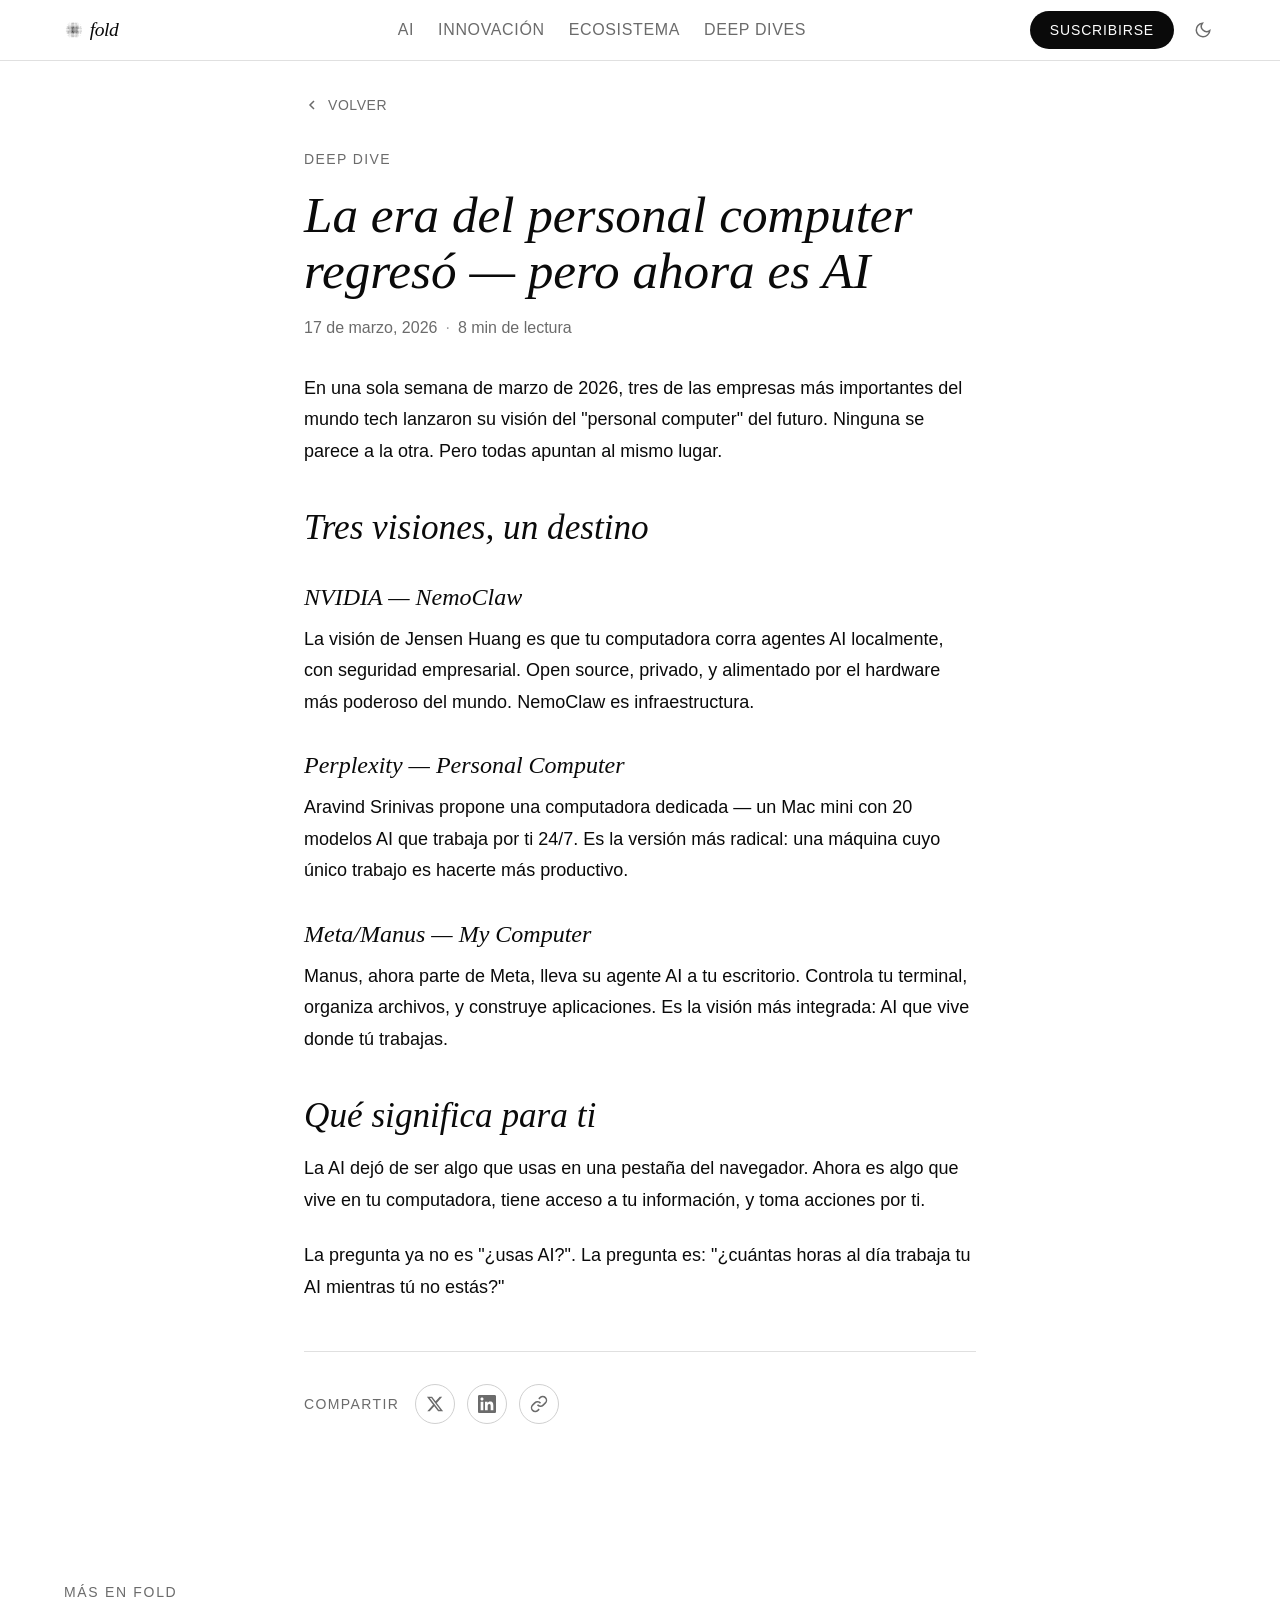
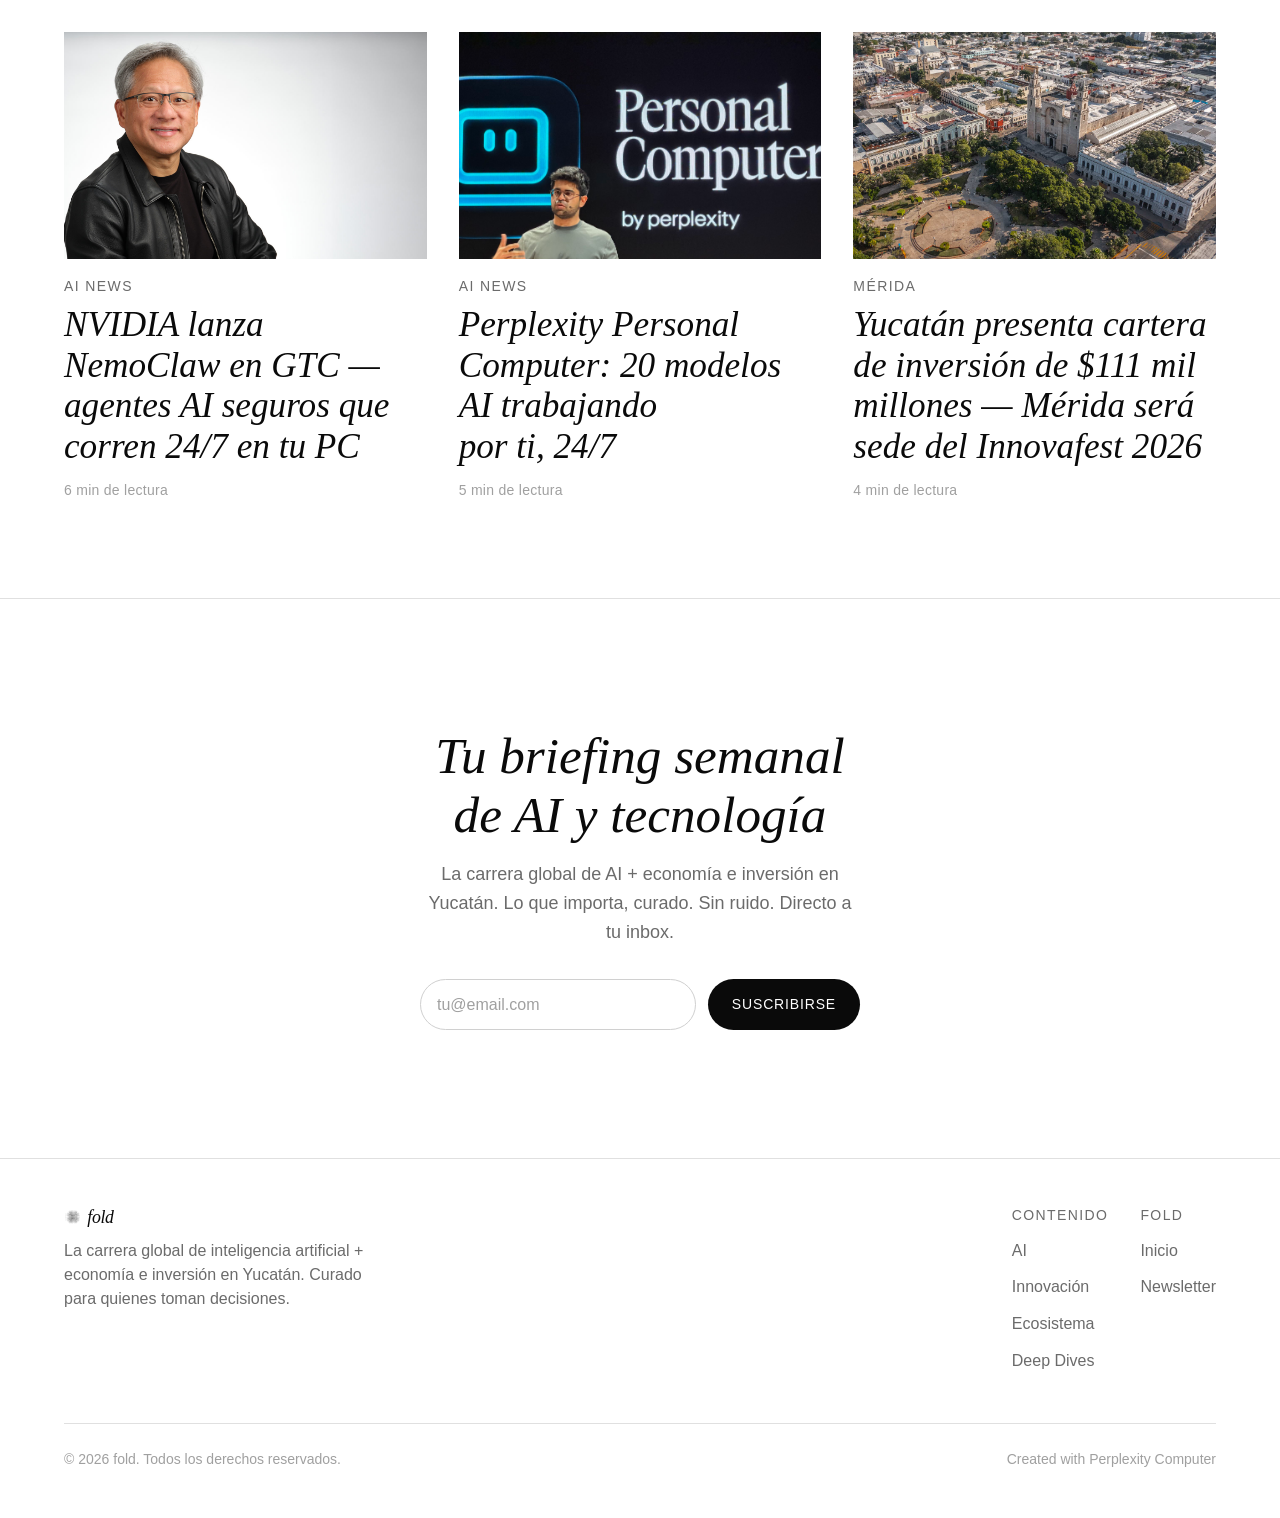
==== commit b2f38dbd: "Update positioning: AI race + Yucatán economics" ====
--- a/era-personal-computer-ai.html
+++ b/era-personal-computer-ai.html
@@ -297,7 +297,7 @@
 <section class="newsletter" id="newsletter">
   <div class="container container--narrow">
     <h2 class="newsletter__title">Tu briefing semanal de AI y tecnología</h2>
-    <p class="newsletter__desc">Las noticias que importan del mundo AI + el ecosistema de Mérida y México. Curado. Sin ruido. Directo a tu inbox.</p>
+    <p class="newsletter__desc">La carrera global de AI + economía e inversión en Yucatán. Lo que importa, curado. Sin ruido. Directo a tu inbox.</p>
     <form class="newsletter__form" id="newsletter-form">
       <input type="email" class="newsletter__input" placeholder="tu@email.com" required aria-label="Correo electrónico" id="newsletter-email">
       <button type="submit" class="newsletter__submit" id="newsletter-btn">Suscribirse</button>
@@ -461,7 +461,7 @@
   </g>
   <text x="42" y="28" font-family="'Erode', Georgia, serif" font-size="32" font-weight="400" font-style="italic" fill="currentColor" letter-spacing="-0.02em">fold</text>
 </svg>
-        <p>Noticias de AI y tecnología curadas para el ecosistema de Mérida y México. Sin ruido, solo impacto.</p>
+        <p>La carrera global de inteligencia artificial + economía e inversión en Yucatán. Curado para quienes toman decisiones.</p>
       </div>
       <div class="footer__links">
         <div class="footer__column">
